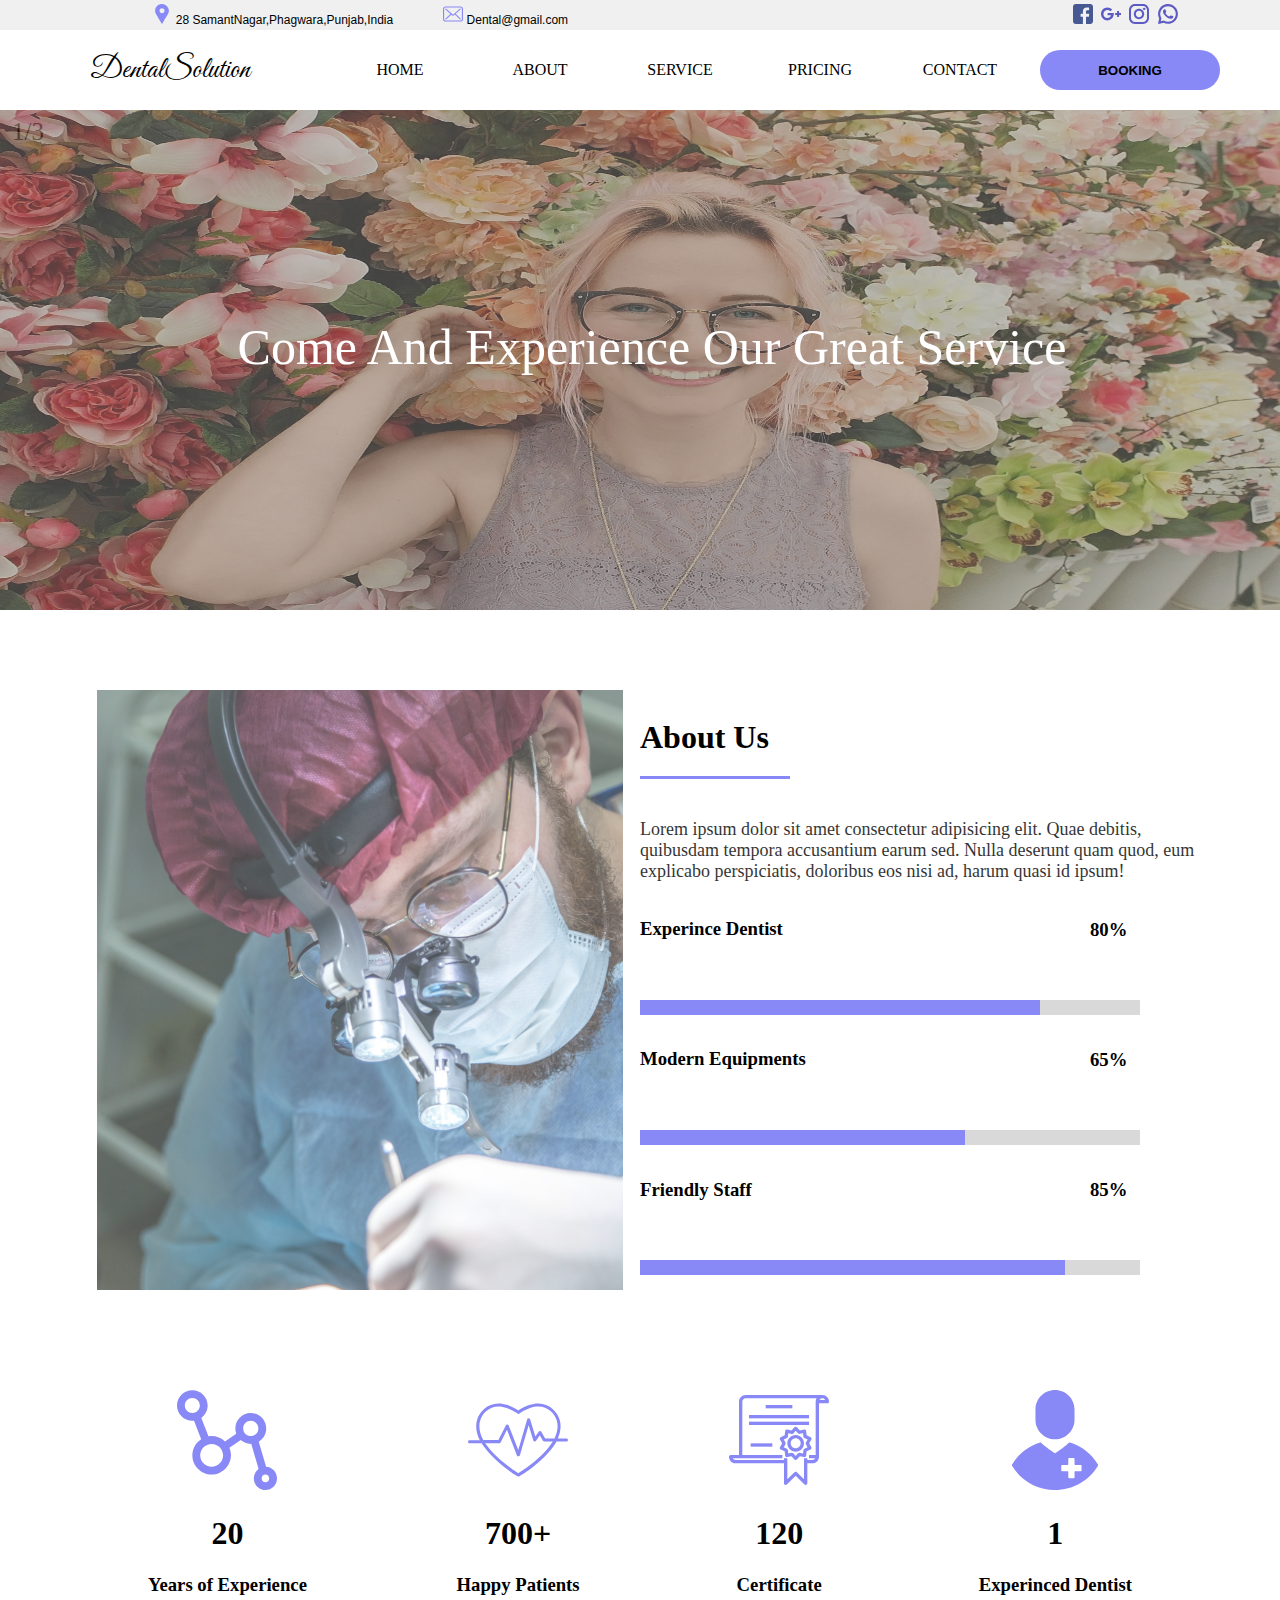
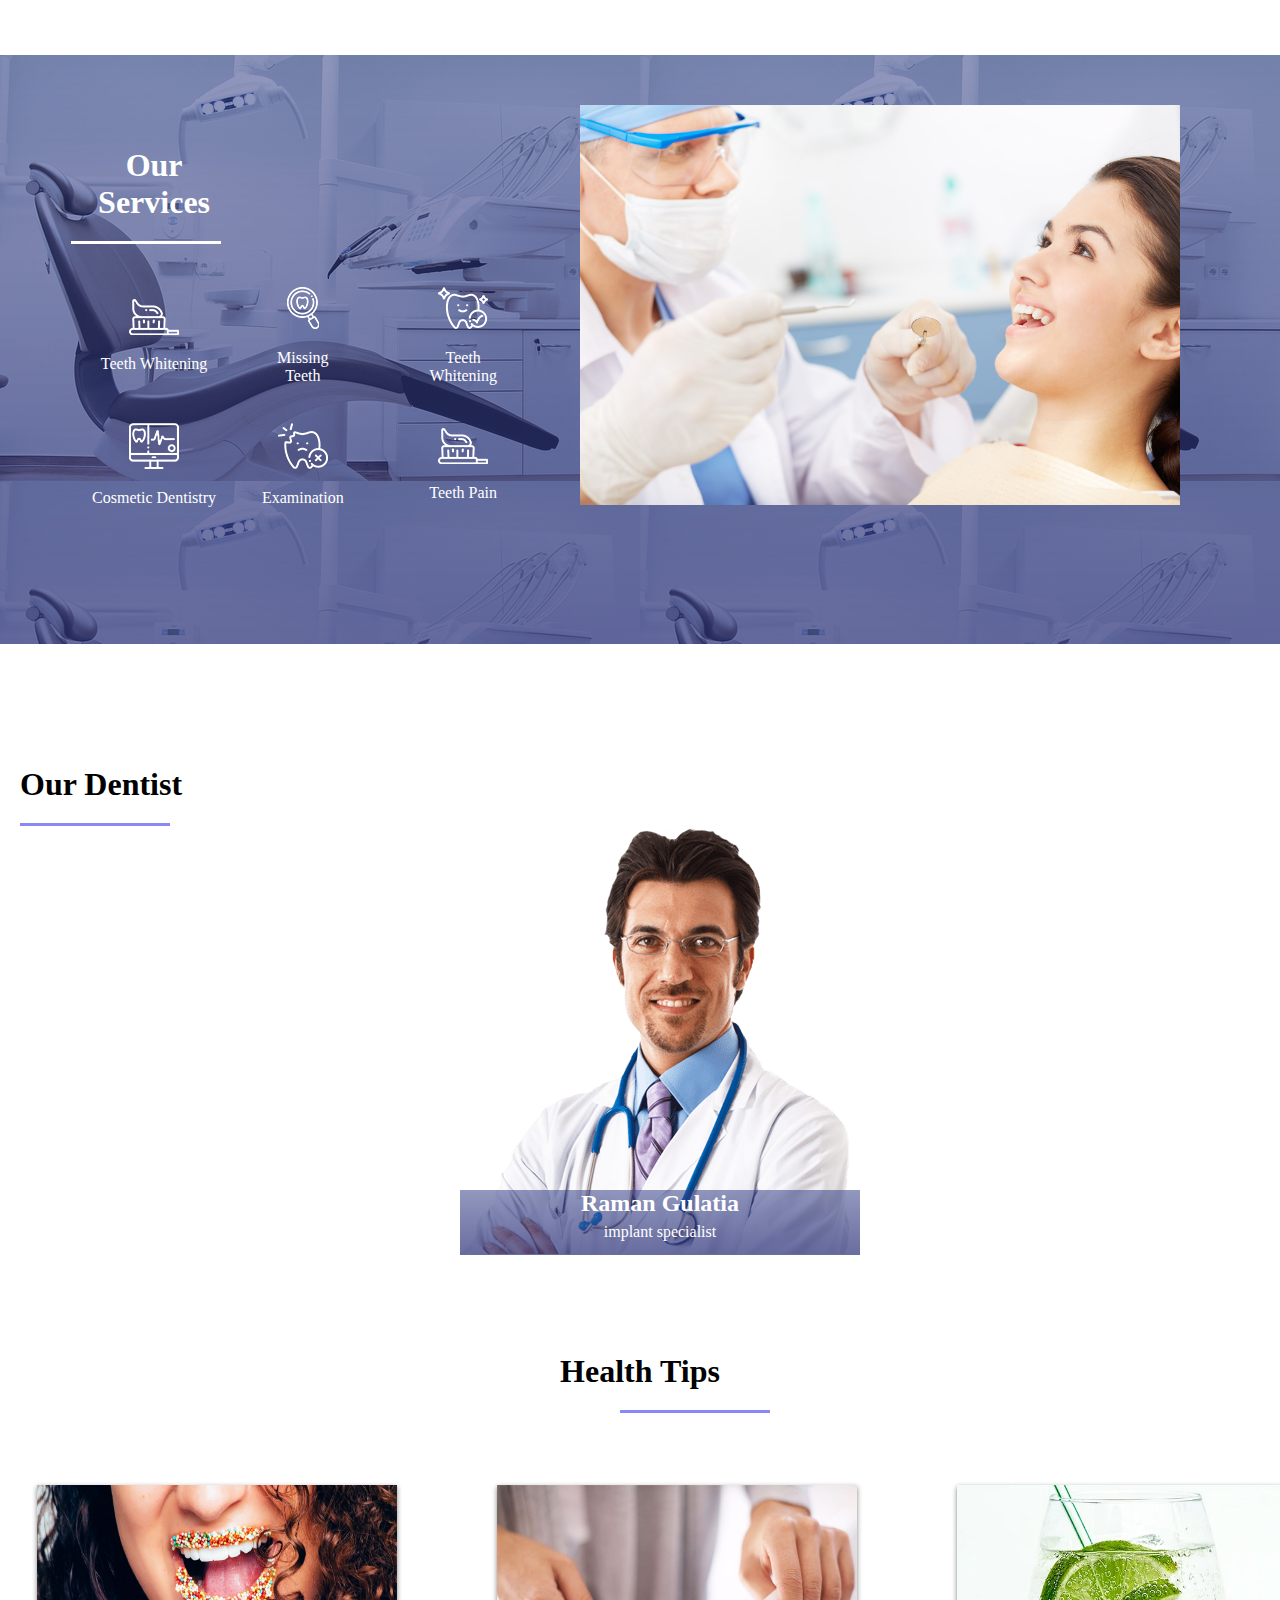
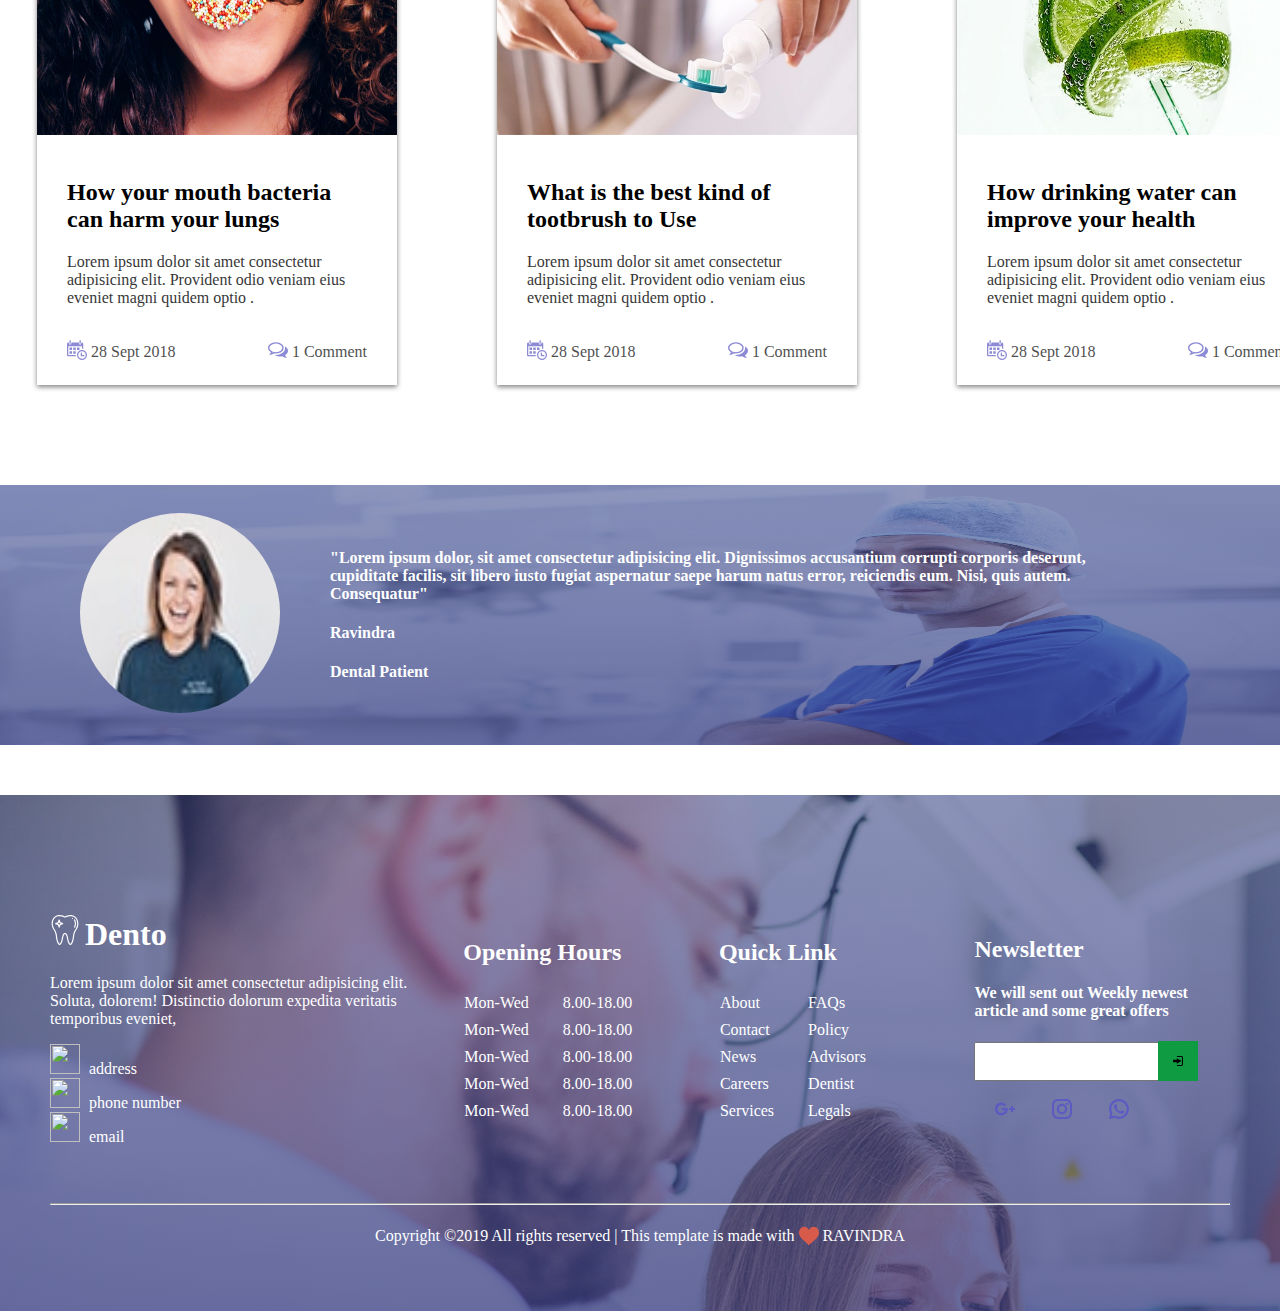
==== html/index.html @ c3a50a95 "p" ====
<!DOCTYPE html>
<html lang="en">
<head>
    <meta charset="UTF-8">
    <meta name="viewport" content="width=device-width, initial-scale=1.0">
    <meta http-equiv="X-UA-Compatible" content="ie=edge">
    <title>Document</title>
    <!-- links -->
    <link rel="stylesheet" href="../cssfiles/style.css">
    <link href="https://fonts.googleapis.com/css?family=Great+Vibes&display=swap" rel="stylesheet">
    <script src="../scripts/homepage.js"></script>
</head>
<body onload="showSlides()" onload="commentFun()">
    <div class="addressContainer">
        <div class="address"><a href="#"><img src="../images/location.svg" alt=""> 28 SamantNagar,Phagwara,Punjab,India</a></div>
        <div class="email"><a href="#"><img src="../images/newemail.svg" alt=""> Dental@gmail.com</a></div>
        <div class="socialMedia"><a href="#"><img src="../images/facebook.svg" alt="facebook"></a>
        <a href="#"><img src="../images/google-plus.svg" alt="google-plus"></a>
        <a href="#"><img src="../images/instagram.svg" alt="instagram"></a>
        <a href="#"><img src="../images/whatsapp.svg" alt="whatsapp"></a>
        </div>
    </div> 
    <div class="navbar">
        <div class="dentalSolution"> <a href="#">DentalSolution</a> </div>
        <div class="HOME"> <a href="#">HOME</a></div>
        <div class="ABOUT"><a href="about.html">ABOUT</a> </div>
        <div class="SERVICE"><a href="services.html">SERVICE</a> </div>
        <div class="PRICING"><a href="#">PRICING</a> </div>
        <div class="CONTACT"><a href="#">CONTACT</a></div>
        <div  class="BOOKING"><button onclick="location.href='#';"class="bookingButton">BOOKING </button></div>
    </div>
    <!-- ../images section -->
    <div class="slideshow" style="height: 500px;width:100%">
        <div class="mySlides fade">
            <div class="numbertext">1/3</div>
            <img src="../images/firstsmile.jpg" style="width:100%;height: 500px;" alt="">
            <div class="text">Come And Experience Our Great Service </div>
    
        </div>
        <div class="mySlides fade">
            <div class="numbertext">2/3</div>
            <img src="../images/secondsmile.jpg" style="width:100%;height: 500px;"alt="">
            <div class="text">We Provide You A Happy Smile!</div>
        </div>
        <div class="mySlides fade">
            <div class="numbertext">3/3</div>
            <img src="../images/thirdsmile.jpg" style="width:100%;height: 500px;" alt="">
            <div class="text">Visit Us for Your Full Dental Care</div>
        </div>
    </div>
    <!-- about us -->
    <div class="aboutUs">
        <div class="aboutUsImage"><img src="../images/aboutUsImage.jpg"  alt=""></div>
        <div class="aboutUsInfo">
            <h1 class="aboutUsHeading">About Us <div class="line"></div>

            </h1>
            <p style="font-size: 18px;">Lorem ipsum dolor sit amet consectetur adipisicing elit. Quae debitis, quibusdam tempora accusantium earum sed. Nulla deserunt quam quod, eum explicabo perspiciatis, doloribus eos nisi ad, harum quasi id ipsum!</p>
            <div>
                <h3>Experince Dentist</h3>
                <h3 class="percentage">80%</h3>
                <div class="slider"></div>
                <div class="overlay firstoverlay"></div>
            </div>
            <div>
                <h3>Modern Equipments</h3>
                <h3 class="percentage">65%</h3>
                <div class="slider"></div>
                <div class="overlay secondoverlay"></div>
            </div>
            <div>
                <h3>Friendly Staff</h3>
                <h3 class="percentage">85%</h3>
                <div class="slider "></div>
                <div class="overlay thirdoverlay"></div>
            </div>
        </div>
    </div>
    <div class="iconrepresent">
       <div>
           <img src="../images/experience.svg" alt="">
           <h1>20</h1>
           <h3>Years of Experience</h3>
       </div>
       <div>
           <img src="../images/patients.svg" alt="">
           <h1>700+</h1>
           <h3>Happy Patients</h3>
       </div>
       <div>
           <img src="../images/certificate.svg" alt="">
           <h1>120</h1>
           <h3>Certificate</h3>
       </div>
       <div>
           <img src="../images/doctor.svg" alt="">
           <h1>1</h1>
           <h3>Experinced Dentist</h3>
       </div>
    </div>
    <!-- <div class="ourServicesContainer">
        <div class="overlaycontainer">
            <div class="ourServicesInfo">
                <h1>Our Services</h1>
                <div class="newline"></div>
                <div class="ServicesSvgImages">
                    <div><img src="../images/s6.png" alt="" >
                        <p>Teeth Whitening</p>   
                    </div>
                    <div><img src="../images/s7.png" alt="">
                        <p>  Missing Teeth</p>
                    </div>
                    <div><img src="../images/s8.png" alt="">
                        <p> Orthodentics</p>
                    </div>
                        
                        
                        
                        
                </div>
                <div class="ServicesSvgImages">
                    <div> <img src="../images/s9.png" alt="">
                        <p> Cosmetic Dentistry</p>
                   
                    </div>
                    <div> <img src="../images/s10.png" alt="">
                        <p> Examination</p>
                   
                    </div>
                    <div> <img src="../images/s6.png" alt="">
                        <p>Tooth Pain</p>
                    
                    </div>
                       
                       
                       
                </div>
               
            </div>
            <div class="ourServicesImage">
                <img src="../images/12.jpg" alt="">
            </div>
        </div>
        
    </div> -->
    <div class="servicesContainer">
        <div class="description">
            <table cellspacing="20px" style="height: 400px;padding: 50px;">
                <tr class="ourServicesHeading">
                    <td><h1>Our Services <div class="line line-1"></div></h1></td>
                </tr>
                <tr>
                    <td>
                    
                        <img src="../images/s6.png" alt="">
                        <p>Teeth Whitening</p>
                    </td>
                    <td style="margin-top: 50px;" >
                        <img src="../images/s7.png" alt="">
                        <p>Missing Teeth</p>
                    </td>
                    <td class="last1">
                        <img src="../images/s8.png" alt="">
                        <p>Teeth Whitening</p>
                    </td>
                </tr>
                <tr style="padding-top: 500px;">
                    <td>
                        <img src="../images/s9.png" alt="">
                        <p>Cosmetic Dentistry</p>
                    </td>
                    <td>
                        <img src="../images/s10.png" alt="" >
                        <p>Examination</p>
                    </td>
                    <td class="last1">
                        <img src="../images/s6.png" alt="">
                        <p>Teeth Pain</p>
                    </td>
                </tr>
            </table>
        </div>
        <div class="serviceImage">
            <img src="../images/1.jpg" alt="">
        </div>
    </div>
    <div class="ourDentist" align="center">
        <h1>Our Dentist
            <div align="center" class="line"></div>
        </h1>
        <div><img src="../images/9.png" alt="Doc image">
        <div class="smallOverlay">
            <h2>Raman Gulatia</h2>
            <p> implant specialist</p>
        </div>
        </div>
    </div>
    <div class="healthTips">
        <center>
                <div > <h1>Health Tips
                        <div class="line line4"></div>
                    </h1></div>
        </center>
        
       <div class="tipsSection">
           <div class="tips">
                <!-- tipTempalte -->
                <div class="tipsExample">
                    <div class="tipImage"><img  src="../images/24.jpg" alt=""></div>
                    <div class="tipDescipt">
                        <h2>How your mouth bacteria can harm your lungs</h2>
                        <p>Lorem ipsum dolor sit amet consectetur adipisicing elit. Provident odio veniam eius eveniet magni quidem optio .</p>
                    <div class="dataAndComment">
                        <div class="tipDate"> <img src="../images/time.svg" alt=""> 28 Sept 2018</div>
                        <div class="tipComment"><img src="../images/comments.svg" alt=""> 1 Comment</div>
                    </div>   
                    </div>
                 </div>
    <!-- tipTemplate end -->
           </div>

           <div class="tips">
            <!-- tipTempalte -->
                <div class="tipsExample">
                    <div class="tipImage"><img  src="../images/5.jpg" alt=""></div>
                    <div class="tipDescipt">
                        <h2>What is the best kind of tootbrush to Use</h2>
                        <p>Lorem ipsum dolor sit amet consectetur adipisicing elit. Provident odio veniam eius eveniet magni quidem optio .</p>
                    <div class="dataAndComment">
                        <div class="tipDate"> <img src="../images/time.svg" alt=""> 28 Sept 2018</div>
                        <div class="tipComment"><img src="../images/comments.svg" alt=""> 1 Comment</div>
                    </div>   
                    </div>
                </div>
    <!-- tipTemplate end -->
            </div>

            <div class="tips">
                <!-- tipTempalte -->
                    <div class="tipsExample">
                        <div class="tipImage"><img  src="../images/6.jpg" alt=""></div>
                        <div class="tipDescipt">
                            <h2>How drinking water can improve your health</h2>
                            <p>Lorem ipsum dolor sit amet consectetur adipisicing elit. Provident odio veniam eius eveniet magni quidem optio .</p>
                        <div class="dataAndComment">
                            <div class="tipDate"> <img src="../images/time.svg" alt=""> 28 Sept 2018</div>
                            <div class="tipComment"><img src="../images/comments.svg" alt=""> 1 Comment</div>
                        </div>   
                        </div>
                    </div>
        <!-- tipTemplate end -->
                </div>

        </div>
        
        <div class="commentSection">
            <div ><img id="commentImage" src="../images/21.jpg" alt=""></div>
            <div class="commentDescription">
                <h4 id="comment">"Lorem ipsum dolor, sit amet consectetur adipisicing elit. Dignissimos accusantium corrupti corporis deserunt, cupiditate facilis, sit libero iusto fugiat aspernatur saepe harum natus error, reiciendis eum. Nisi, quis autem. Consequatur" </h4>
                <h4 id="commenterName">Ravindra </h4>
                <h4 id="commenterRelation"> Dental Patient</h4>
            </div>
        </div>
































        <!-- footer snippet -->
        <div class="footer">
           <div class="footerUpperPart">
                <div class="footer1">
                    <h1><img src="../images/logo.svg" alt="">Dento</h1>
                    <p>Lorem ipsum dolor sit amet consectetur adipisicing elit. Soluta, dolorem! Distinctio dolorum expedita veritatis temporibus eveniet, </p>
                    <div><img src="" alt=""> address</div>
                    <div><img src="" alt=""> phone number</div>
                    <div><img src="" alt=""> email</div>
                    
                </div>
                <div class="footer2">
                    <h2>Opening Hours</h2>
                    <table >
                        <tr>
                            <td>Mon-Wed</td>
                            <td>        </td>
                            <td>8.00-18.00</td>
                        </tr>
                        <tr>
                            <td>Mon-Wed</td>
                            <td></td>
                            <td>8.00-18.00</td>
                        </tr>
                        <tr>
                            <td>Mon-Wed</td>
                            <td></td>
                            <td>8.00-18.00</td>
                        </tr>
                        <tr>
                            <td>Mon-Wed</td>
                            <td></td>
                            <td>8.00-18.00</td>
                        </tr>
                        <tr>
                            <td>Mon-Wed</td>
                            <td></td>
                            <td>8.00-18.00</td>
                        </tr>
                    </table>
                </div>

                <!-- second table -->
                <div class="footer3">
                        <h2>Quick Link</h2>
                        <table style="color: white">
                            <tr>
                                <td><a href="#">About</a></td>
                                <td><a href="#"></a></td>
                                <td><a href="#">FAQs</a></td>
                            </tr>
                            <tr>
                                <td><a href="#">Contact</a></td>
                                <td><a href="#"></a></td>
                                <td><a href="#">Policy</a></td>
                            </tr>
                            <tr>
                                <td><a href="#">News</a></td>
                                <td><a href="#"></a></td>
                                <td><a href="#">Advisors</a></td>
                            </tr>
                            <tr>
                                <td><a href="#">Careers</a></td>
                                <td><a href="#"></a></td>
                                <td><a href="#">Dentist</a></td>
                            </tr>
                            <tr>
                                <td><a href="#">Services</a> </td>
                                <td></td>
                                <td><a href="#"> Legals</a></td>
                            </tr>
                        </table>
                </div>
                <div class="footer4">
                    <h2>Newsletter</h2>
                    <h4>We will sent out Weekly newest article and some great offers</h4>
                    <div class="inputBox">
                        <input type="email" name="Email Address" id="emailAddress">
                        <span><button><img src="../images/enter.svg" alt=""></button></span>
                    </div>
                    <table class="linkIcon">
                    <tr>
                        
                            <td><a href="#"><img src="../images/google-plus.svg" alt=""></a></td>
                            <td><a href="#"><img src="../images/instagram.svg" alt=""></a></td>
                            <td><a href="#"><img src="../images/whatsapp.svg" alt=""></a></td>
                        
                    </tr>
                    </table>
                </div> 
           </div>
            <hr>
            <p class="lowerfooter">Copyright ©2019 All rights reserved | This template is made with <img class="heartImage" src="../images/heart.svg" alt="heart"> RAVINDRA</p>
        </div>   
</body>
</html>
---- cssfiles/style.css ----
@import url('https://fonts.googleapis.com/css?family=Manjari:100&display=swap');
:root
{
    --primarycolor:rgb(136, 136, 246);
    --linkcolor:rgb(62, 235, 31);
    --bg-color: #D8D8D8;
    --blend1:rgba(45, 58, 129, 0.52);
    --blend2:rgba(49, 55, 124, 0.73);
    --projectGreen:rgb(15, 155, 66);
}
body{
    margin: 0%;
    overflow-x: hidden;
}
.navbar
{
    display: flex;
    height: 80px;
    align-items: center;   
}
.navbar div
{
    justify-content: center;
    padding-left: 20px;
    text-align: center;
}
.navbar>.dentalSolution
{
    text-align: center;
}
.navbar>.BOOKING
{
    text-align: left;
}
.BOOKING
{
    flex: 2; 
}

.ABOUT,.HOME,.SERVICE,.PRICING,.CONTACT
{
    flex: 1;
    font-family: 'Merriweather', serif;
    transition: all .5s ease 0s;
}
button
{
    transition: all .5s ease-in 0s;
}
button:hover
{
    height: 45px;
    width:185px;
    font-size: 16px;
    background-color:rgb(47, 108, 158);
}
.ABOUT a:hover,.HOME a:hover,.SERVICE a:hover,.PRICING a:hover,.CONTACT a:hover{
    color: rgb(62, 235, 31);
    font-size:18px;
}
.dentalSolution
{
    font-family: 'Great Vibes', cursive;
    flex:2.5;
    font-size: 30px;

}
a
{
    color: black;
    text-decoration: none;
}
.bookingButton
{
    height: 40px;
    width:180px; 
    border-radius: 20px;
    background-color: var(--primarycolor);
    border: none;
    cursor: pointer;
    color:black;
    font-weight: bold;
}
/*address container*/
.addressContainer
{
    background-color: #f0f0f0;
    display:flex;
    align-items: center;
    justify-content: flex-start;
    padding:0px 8%;
    height: 30px;
    font-family: sans-serif;
    font-size:12px;
    font-weight: 200;
}
/* .addressContainer div
{
    border: 1px solid black;
    margin-left: 30px;
} */
/* .addressContainer div
{
    margin-left: 40px;
} */
.socialMedia
{
    margin-left: auto;
    letter-spacing: 5px;
}
.address,.email
{
    margin-left:50px;
    font-weight:200;
}
.addressContainer img {
    height: 20px;
    width: 20px;
}
.addressContainer a:hover
{
    color:#0c7432; 
}
.mainImage
{
    margin:0px;
    padding:0px;
    width:100%;
    height: 500px;
    border:1px solid black;
}
.slideshow
{
    position: relative;
    margin:auto;
    background-image: 
    linear-gradient(
      rgba(0, 0, 0, 0.5),
      rgba(0, 0, 0, 0.5)
    );
    font-family: serif;
}
.text
{
    position: absolute;
    color:white;
    font-size:50px;
    font-weight: 500;
    padding:8px 12px;
    width: 100%;
    top:200px;
    text-align: center;
    /* transition: font-size 1s linear 0s; */
    -webkit-animation-name: change;
    /* animation-name: change; */
    animation-duration: 4s;
    animation-delay: -.5s;
    animation-iteration-count: infinite;

}
@keyframes change
{
    0%{
        letter-spacing: 10px;
    }
    100%
    {
        letter-spacing: 3px;
    }
}
.slideshow img{
    opacity: .5;
}

/* image text */

.numbertext
{
    columns: #f2f2f2;
    font-size: 25px;
    padding:8px 12px;
    position:absolute;
    top:0;
}
.fade {
    -webkit-animation-name: fade;
    -webkit-animation-duration: 1.5s;
    animation-name: fade;
    animation-duration: 1.5s;
  }

  @-webkit-keyframes fade {
    from {opacity: .4} 
    to {opacity: 1}
  }
  @keyframes fade {
    from {opacity: .4} 
    to {opacity: 1}
  }
/* On smaller screens, decrease text size */
@media only screen and (max-width: 300px) {
    .text {font-size: 11px}
  }


.aboutUs
{
    height: 600px;
    display: flex;
    text-align: center;
    margin:80px;
}

.aboutUsImage
{
    flex:1;
    
}
.aboutUs img
{
    height: 600px;
    opacity: .7;
    background-blend-mode: lighten 
    /* transform: scaleX(1.1); */
}
.aboutUsInfo
{
    flex:1;
    display: flex;
    flex-direction: column;
    text-align: left;
    margin-top: auto;
}
.aboutUsInfo div
{
    flex:1;
}
.aboutUsHeading h1
{
       padding-bottom: 10px;
}
.line
{
    margin-top:20px;
    /* padding-top: 5px; */
    margin-right:auto;
    height: 3px;
    /* width: 150px; */
    width: 150px;
    background-color: rgb(136, 136, 246);
    border: none;
    box-direction: none;
    animation: size-change 3s 0s;
    animation-iteration-count: 2;
    animation-timing-function: ease-in;
}
@keyframes size-change
{
    0%
    {
        width: 60px;
    }
    100%
    {
        width:150px;
    }
}
.aboutUsInfo p{
    opacity: .8;
}
.aboutUsInfo  
.slider
{
    
    height: 15px;
    width:500px;
    background-color:grey;
    opacity: .3;
}
.overlay
{
    position: relative;
    height: 15px;
    top:-15px;
    background-color: var(--primarycolor);
}
.firstoverlay
{
    width:calc((80/100)*500px);
}
.secondoverlay
{
    width:calc(.65*500px);
    background-color: var(--primarycolor);
    transition:background-color 2s ease-in-out 0s; 
}
.thirdoverlay
{
    width:calc(.85*500px);
}
.percentage
{
    position: relative;
    top:-40px;
    left:450px;
}
.aboutUsInfo h3:hover
{
    color:var(--primarycolor);
}
.iconrepresent
{
    display:flex;
    margin-top:20px;
    margin-bottom:20px;
    margin-left:10%;
    margin-right:10%;
    padding:20px;
    align-items: center;
    justify-content: space-between;
    text-align: center;
}
.iconrepresent img
{
    height: 100px;
    width: 100px;
    
}
svg{
    fill: var(--primarycolor);

}
/* 
 .ourServicesContainer
{
    margin-top:3%;
    margin-bottom: 3%;
    width: 100%;
    border:1px solid black;
    height: 500px;
    background-image: 
    linear-gradient(
      rgba(141, 138, 138, 0.5),
      rgba(148, 146, 146, 0.5)
    ), url('../images/ourServicesBackground.jpg');
  
    background-repeat: no-repeat;
    background-size: 100% 100% ;

  
}
.overlaycontainer
{
   
    width: 100%;
    height: 100%;
    display: flex;
    align-items: center;
    justify-content: space-between;
    text-align: center
  
}
.ourServicesInfo
{
    flex:1
}
.ourServicesImage
{
    flex:1;
    text-align: center;
}
.overlaycontainer div{
    border: 1px solid green;
}
.ourServicesImage img
{
    height:100%;
    width:90%;
    margin-right: 20px;
    background-color: black;
}

.ourServicesInfo h1
{
    position: relative;
    float:left;
    margin-left: 80px;
    bottom:150px;
    color: white;
}
.newline
{
    position: relative;
    height:4px;
    width: 100px;
    color:white;
    bottom: 90px;
    border:none;
    margin-left: 80px;  
    background-color: rgb(136, 136, 246);
}
.ServicesSvgImages
{
    display: flex;
    
    justify-content: space-between
}
.ServicesSvgImages img
{
    
    margin-left:-200px;
}  */ 

.servicesContainer
{
    background-image:
        linear-gradient(to bottom, rgba(45, 58, 129, 0.52), rgba(49, 55, 124, 0.73)),url('../images/ourServicesBackground.jpg');
    background-color: rgba(25, 78, 107, 0.5);
    display: flex;
    align-items: flex-start;
    align-content: space-between;
    padding-right:100px;
    /* padding-top: 50px; */
    padding-bottom: 50px;
    color:white;
    padding-left: -20px;


} .description table
{ 
    text-align: center;

}
table td:hover
{
    color:var(--primarycolor);
}
.serviceImage
{
    margin-left: auto;
}
.last1
{
    padding-left: 50px;
   
} 
.serviceImage img
{
    margin-top: 50px;
    height: 400px;
    widows: 400px;
}
.ourServicesHeading
{
    padding-bottom: 50px;
}
.line-1
{
    background-color:white;

}
.line-1:hover
{
    color:green ;
}
/* doctor image section */
.ourDentist
{
    margin-top: 100px;
    margin-bottom: 50px;
}
.ourDentist h1
{
   float: left;
   margin-left: 20px;
}
.ourDentist img{
    position: relative;
    top:80px;
    left: -80px;
}
.smallOverlay
{
    position: relative;
    background-image: linear-gradient(var(--blend1),var(--blend2));
    height: 65px;
    width: 400px;
    left: 20px;
    text-align: center;
    color: white;
    top: 2px;
}
.smallOverlay h2
{
    margin-top: 10px;
    margin-bottom: -10px;
}
.healthTips
{
    margin-top: 100px;

}
.line4{
    position: relative;
    left:620px;
}
.tipsSection
{
    display: flex;
    align-items: center;
    justify-content: space-between;
    margin-left: -13px;
}
/* tipTemplate */
.tipsExample
{
    margin: 50px;
    height: 500px;
    width: 360px;
    background-color: white;
    box-shadow: 0px 2px 5px grey;
}
.tipsExample img{
    height: 250px;
    width: 360px;
}
.tipDescipt
{
    padding-top: 20px;
    padding-left: 30px;
    padding-right: 30px;
}
.tipDescipt p{
    opacity: .8;
}
.dataAndComment
{
    margin-top: 30px;
    display: flex;
    text-align:center;
    justify-content: space-between;
    opacity: .7;
}

.dataAndComment img{
    height: 20px;
    width: 20px;
    position: relative;
    top: 3px;
}
.dataAndComment div:hover
{
    opacity: 1;
}

/* tipTemplate */


/* footer */
.footer
{
    background-image: 
        linear-gradient(var(--blend1),var(--blend2)),url("../images/3.jpg");
    height: 350;
    width: auto;
    color: white;
    padding: 50px;
    /* display: flex;
    align-items: center;
    justify-content: space-between; */
}
.footerUpperPart
{
    display: flex;
    align-items: center;
    justify-content: space-between;
    height: 350px;
}
.inputBox img
{
    height: 10px;
    width: 10px;

}

 
.linkIcon img
{
    height: 20px;
    width: 20px;
    padding-left: 20px;
}
.footer1
{
    flex:1.5;
    text-align: left;
    margin-right: 30px;
}
.footer2
{
    flex:1;
}
.footer3
{
    flex:1;
}
.footer4
{
    flex:1;
    position: relative;
    bottom:5px;
}
.footer4 input
{
    height: 33px;
}
.footer4 button
{   
    position: relative;
    right: 5px;
    background-color: rgb(15, 155, 66);
    border:none;
    height: 40px;
    width: 40px;
    cursor: pointer;
}
.linkIcon
{
    position: relative;
    top: 10px;

    /* padding-top: 20px; */
}
.heartImage
{
    height: 20px;
    width: 20px;
}
.footer3 a{
    color: white;
}
.lowerfooter
{
    text-align: center;
}
.footer3 a:hover
{
    color: green;
}
.lowerfooter img{
    position: relative;
    top: 5px;
}
.footer1 img{
    height: 30px;
    width: 30px;
    margin-right: 5px ;
}
.footer table{
  border-collapse: collapse;   
}
.footer td{
    padding-right: 1em;
    padding-top:.5em;
}
/* footer end */

/* CommentSection */
.commentSection
{
    color: white;
    display: flex;
    align-items: center;
    padding:80px;
    justify-content: space-between;
    margin-top: 50px;
    margin-bottom: 50px;
    height: 100px;
    width: auto;
    background-image: linear-gradient(var(--blend1),var(--blend2)),url("../images/7.jpg");
    background-size: 100% 120%;
    background-repeat: no-repeat; 
}
.commentSection div
{
    margin-right: 50px;
}
.commentSection img
{
    height: 200px;
    width:200px;
    border-radius: 50%;

}
.commentDescription
{
    
    text-align: left;
}
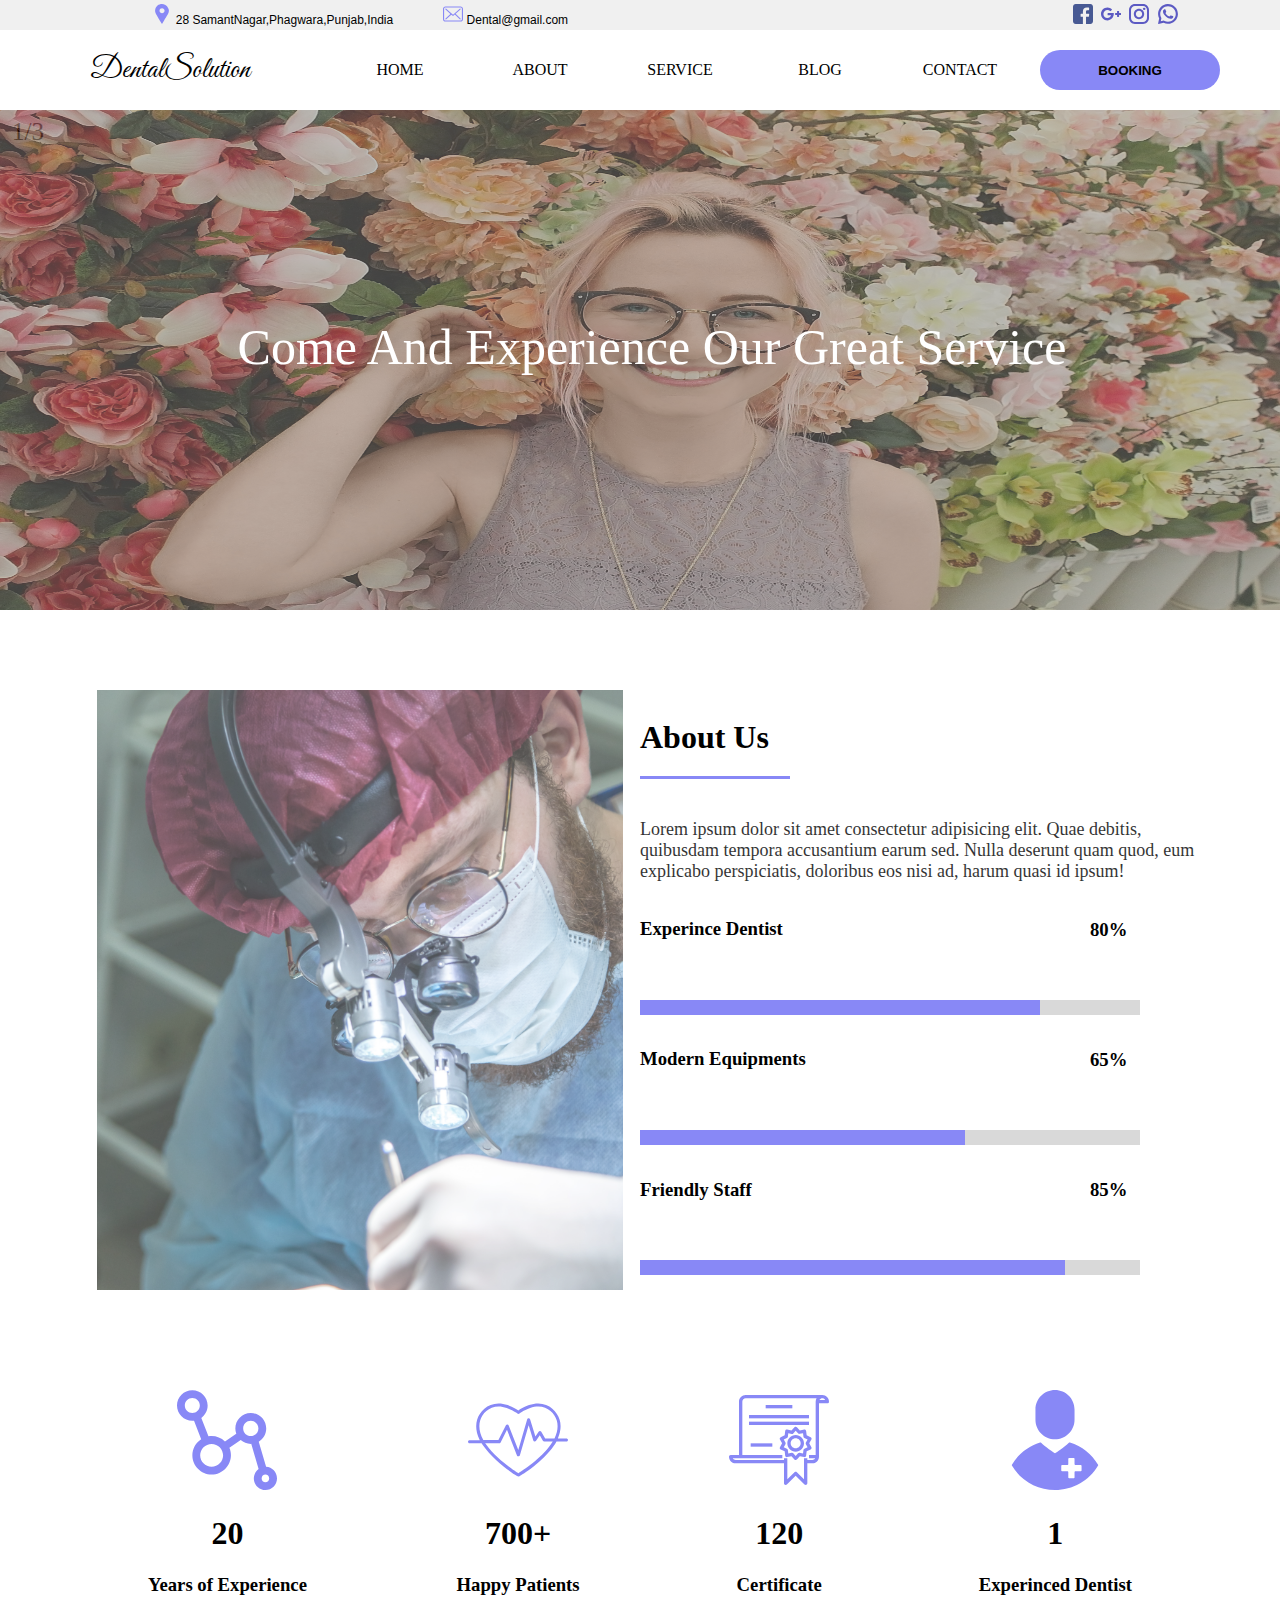
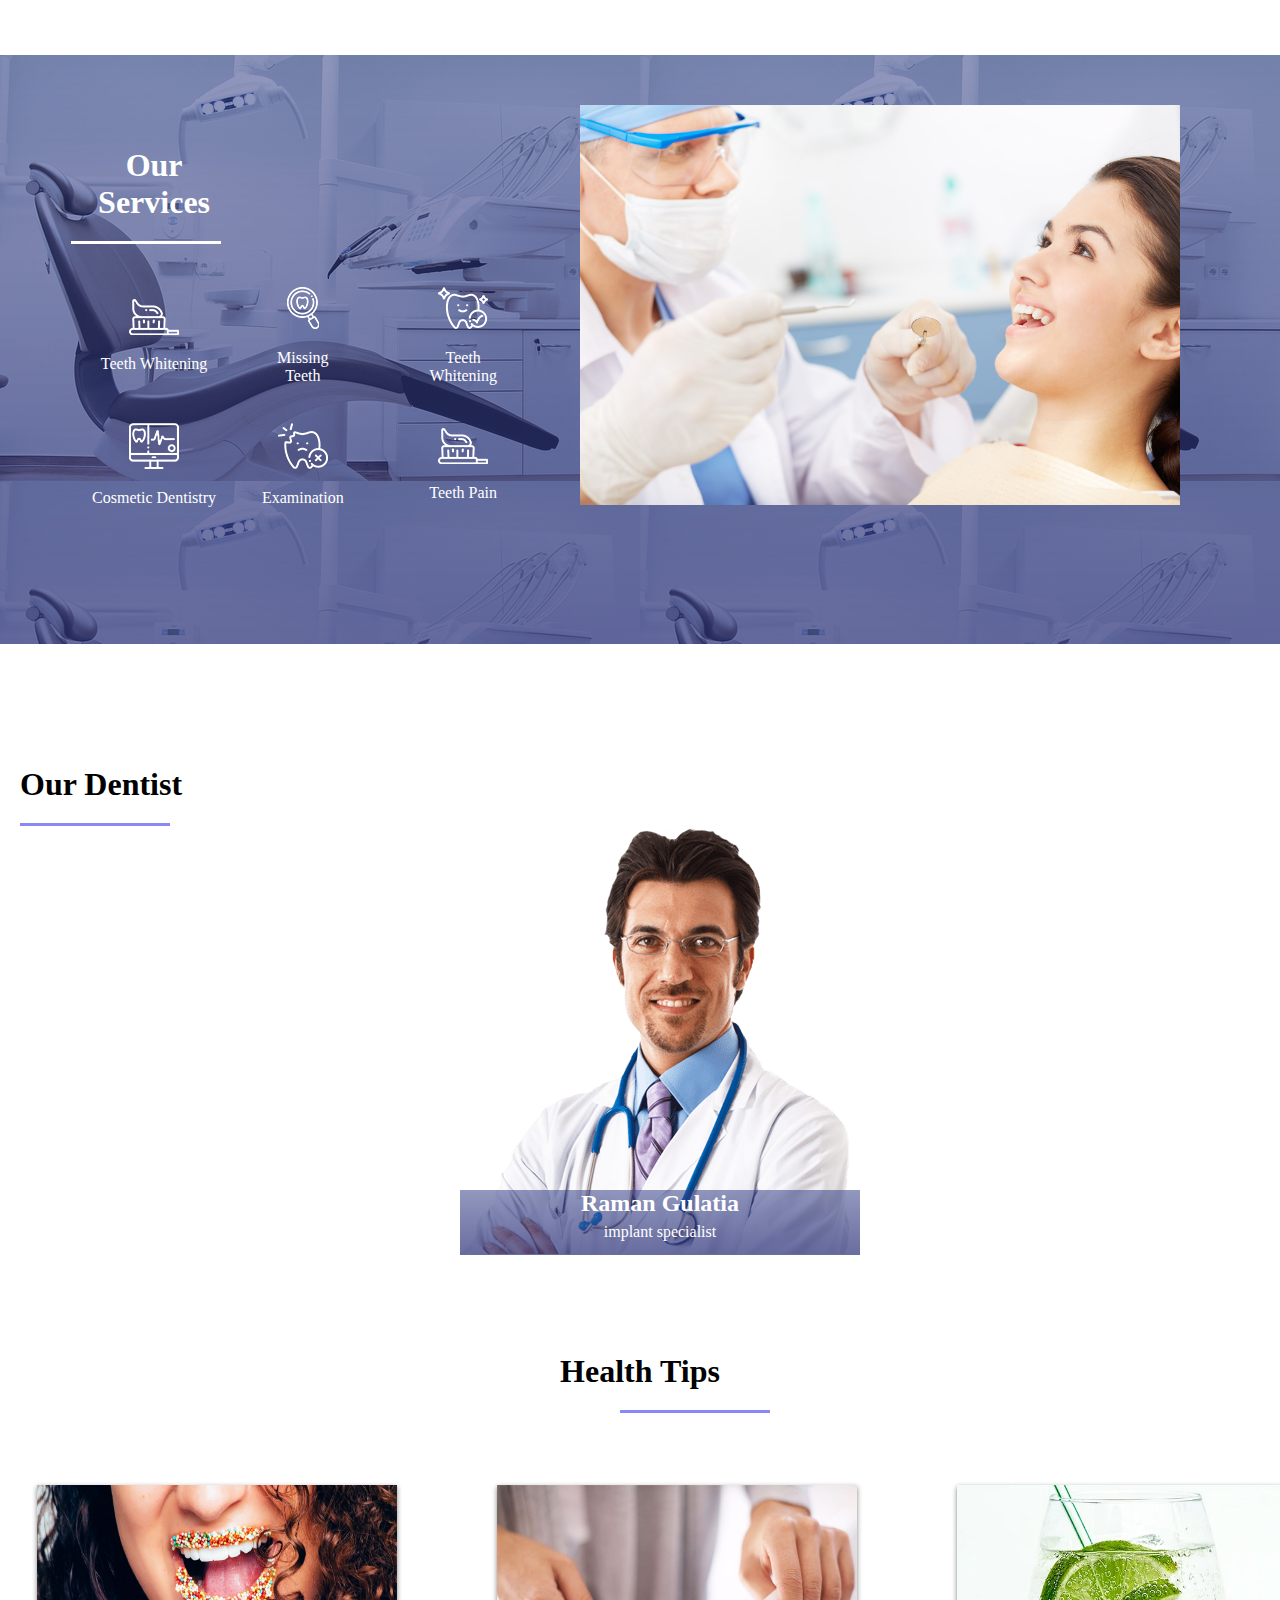
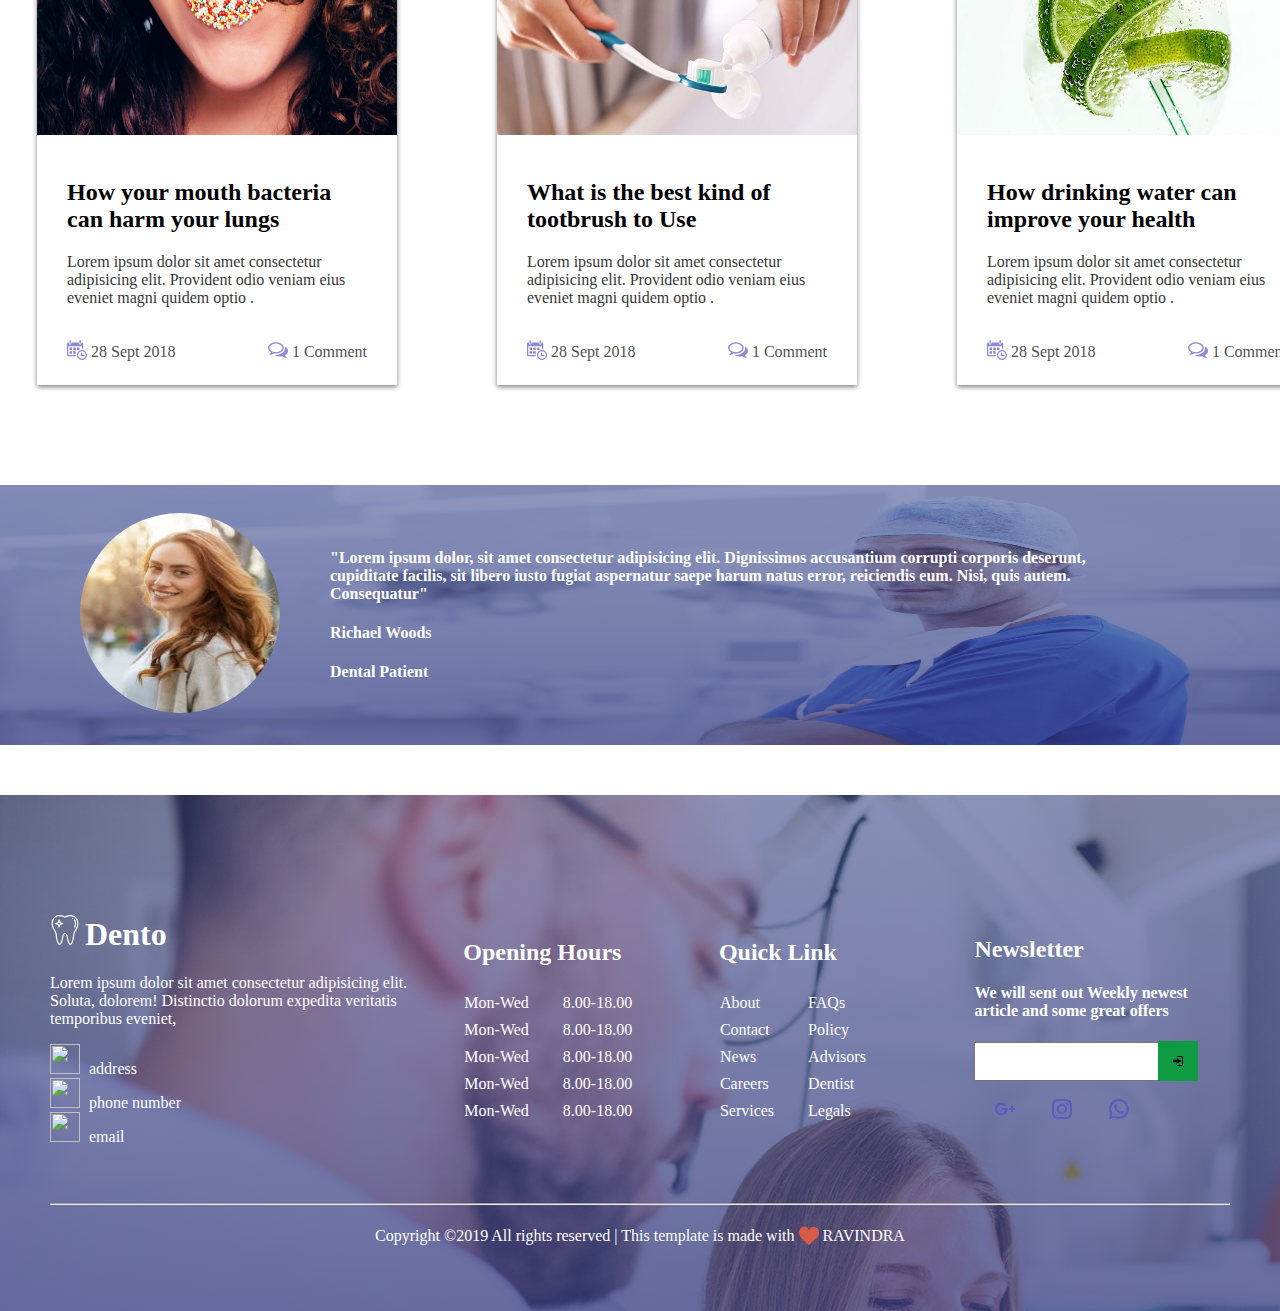
==== commit fab9fdec: "final work done" ====
--- a/html/index.html
+++ b/html/index.html
@@ -22,11 +22,11 @@
     </div> 
     <div class="navbar">
         <div class="dentalSolution"> <a href="#">DentalSolution</a> </div>
-        <div class="HOME"> <a href="#">HOME</a></div>
+        <div class="HOME"> <a href="/">HOME</a></div>
         <div class="ABOUT"><a href="about.html">ABOUT</a> </div>
         <div class="SERVICE"><a href="services.html">SERVICE</a> </div>
-        <div class="PRICING"><a href="#">PRICING</a> </div>
-        <div class="CONTACT"><a href="#">CONTACT</a></div>
+        <div class="PRICING"><a href="blog.html">BLOG</a> </div>
+        <div class="CONTACT"><a href="contact.html">CONTACT</a></div>
         <div  class="BOOKING"><button onclick="location.href='#';"class="bookingButton">BOOKING </button></div>
     </div>
     <!-- ../images section -->
@@ -98,51 +98,6 @@
            <h3>Experinced Dentist</h3>
        </div>
     </div>
-    <!-- <div class="ourServicesContainer">
-        <div class="overlaycontainer">
-            <div class="ourServicesInfo">
-                <h1>Our Services</h1>
-                <div class="newline"></div>
-                <div class="ServicesSvgImages">
-                    <div><img src="../images/s6.png" alt="" >
-                        <p>Teeth Whitening</p>   
-                    </div>
-                    <div><img src="../images/s7.png" alt="">
-                        <p>  Missing Teeth</p>
-                    </div>
-                    <div><img src="../images/s8.png" alt="">
-                        <p> Orthodentics</p>
-                    </div>
-                        
-                        
-                        
-                        
-                </div>
-                <div class="ServicesSvgImages">
-                    <div> <img src="../images/s9.png" alt="">
-                        <p> Cosmetic Dentistry</p>
-                   
-                    </div>
-                    <div> <img src="../images/s10.png" alt="">
-                        <p> Examination</p>
-                   
-                    </div>
-                    <div> <img src="../images/s6.png" alt="">
-                        <p>Tooth Pain</p>
-                    
-                    </div>
-                       
-                       
-                       
-                </div>
-               
-            </div>
-            <div class="ourServicesImage">
-                <img src="../images/12.jpg" alt="">
-            </div>
-        </div>
-        
-    </div> -->
     <div class="servicesContainer">
         <div class="description">
             <table cellspacing="20px" style="height: 400px;padding: 50px;">
@@ -254,33 +209,13 @@
         </div>
         
         <div class="commentSection">
-            <div ><img id="commentImage" src="../images/21.jpg" alt=""></div>
+            <div ><img id="commentImage" src="../images/h2.jpg" alt=""></div>
             <div class="commentDescription">
                 <h4 id="comment">"Lorem ipsum dolor, sit amet consectetur adipisicing elit. Dignissimos accusantium corrupti corporis deserunt, cupiditate facilis, sit libero iusto fugiat aspernatur saepe harum natus error, reiciendis eum. Nisi, quis autem. Consequatur" </h4>
-                <h4 id="commenterName">Ravindra </h4>
+                <h4 id="commenterName">Richael Woods</h4>
                 <h4 id="commenterRelation"> Dental Patient</h4>
             </div>
         </div>
-
-
-
-
-
-
-
-
-
-
-
-
-
-
-
-
-
-
-
-
 
 
 
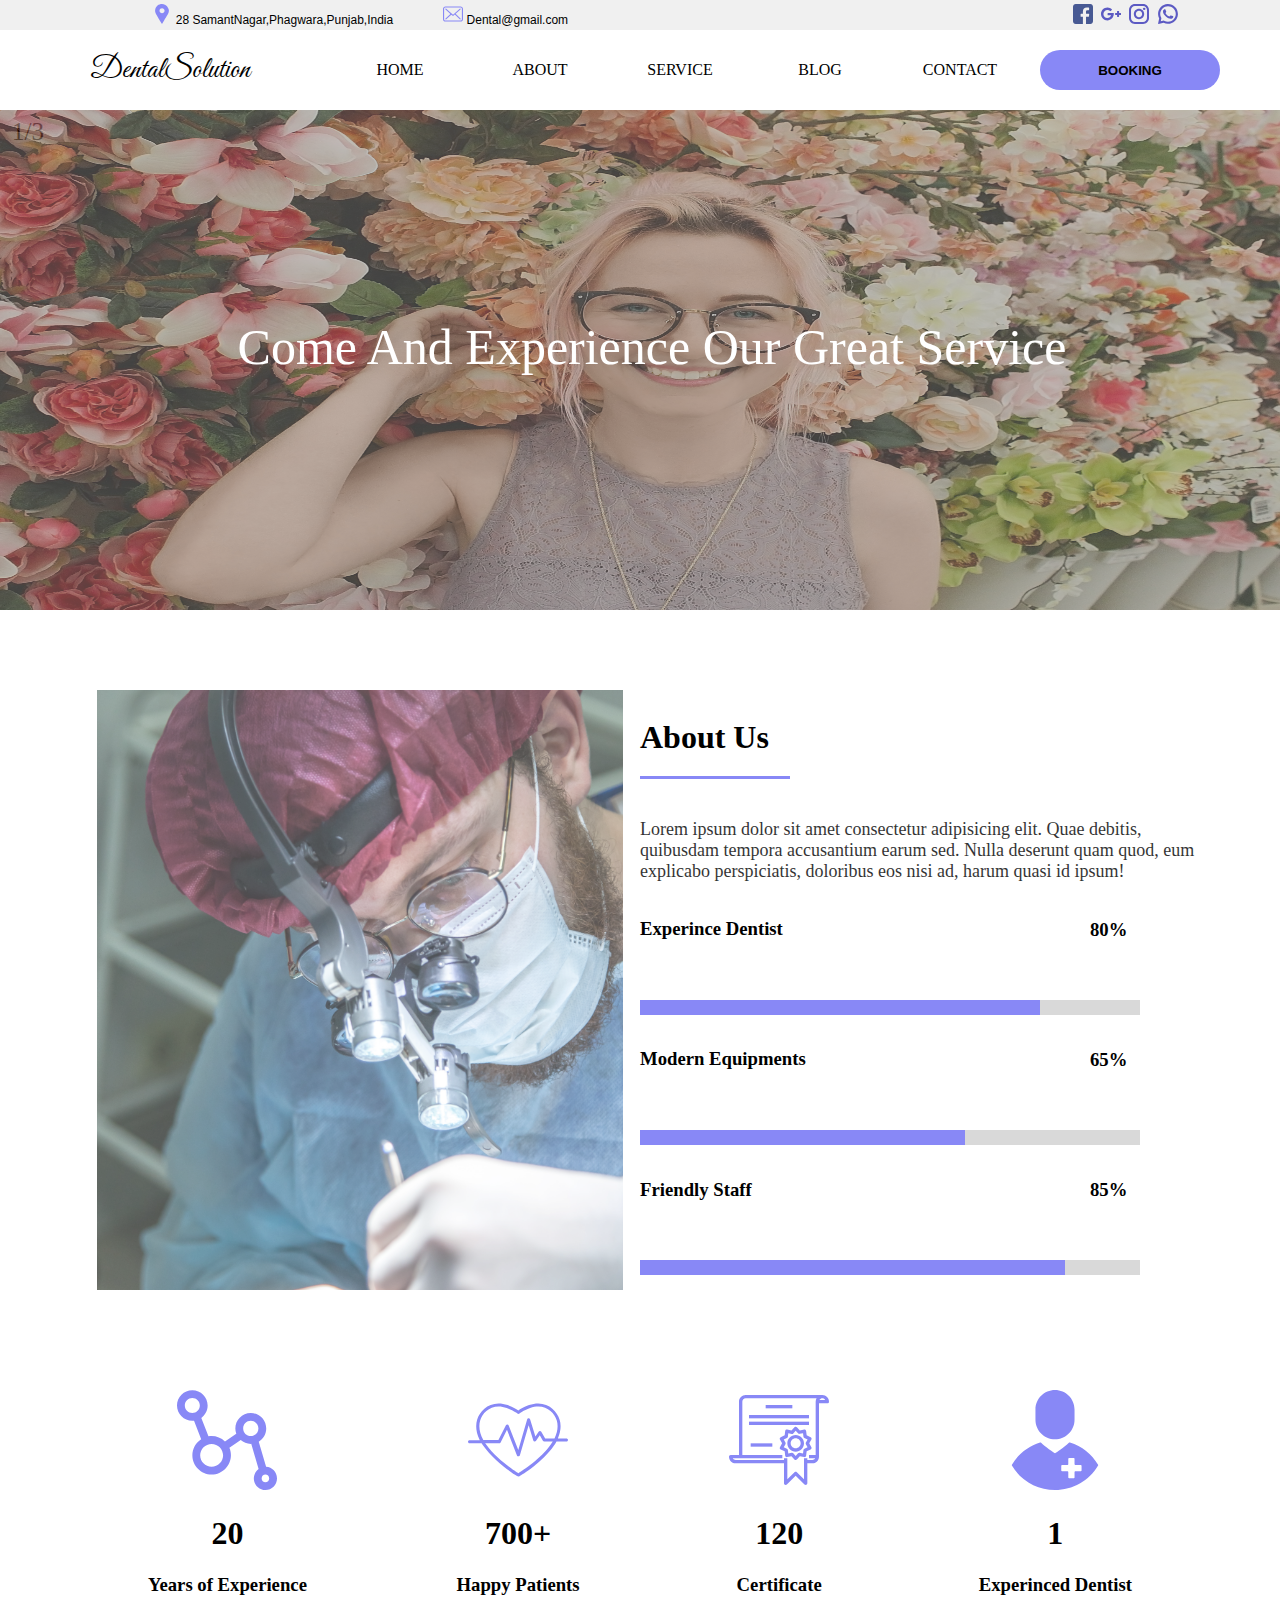
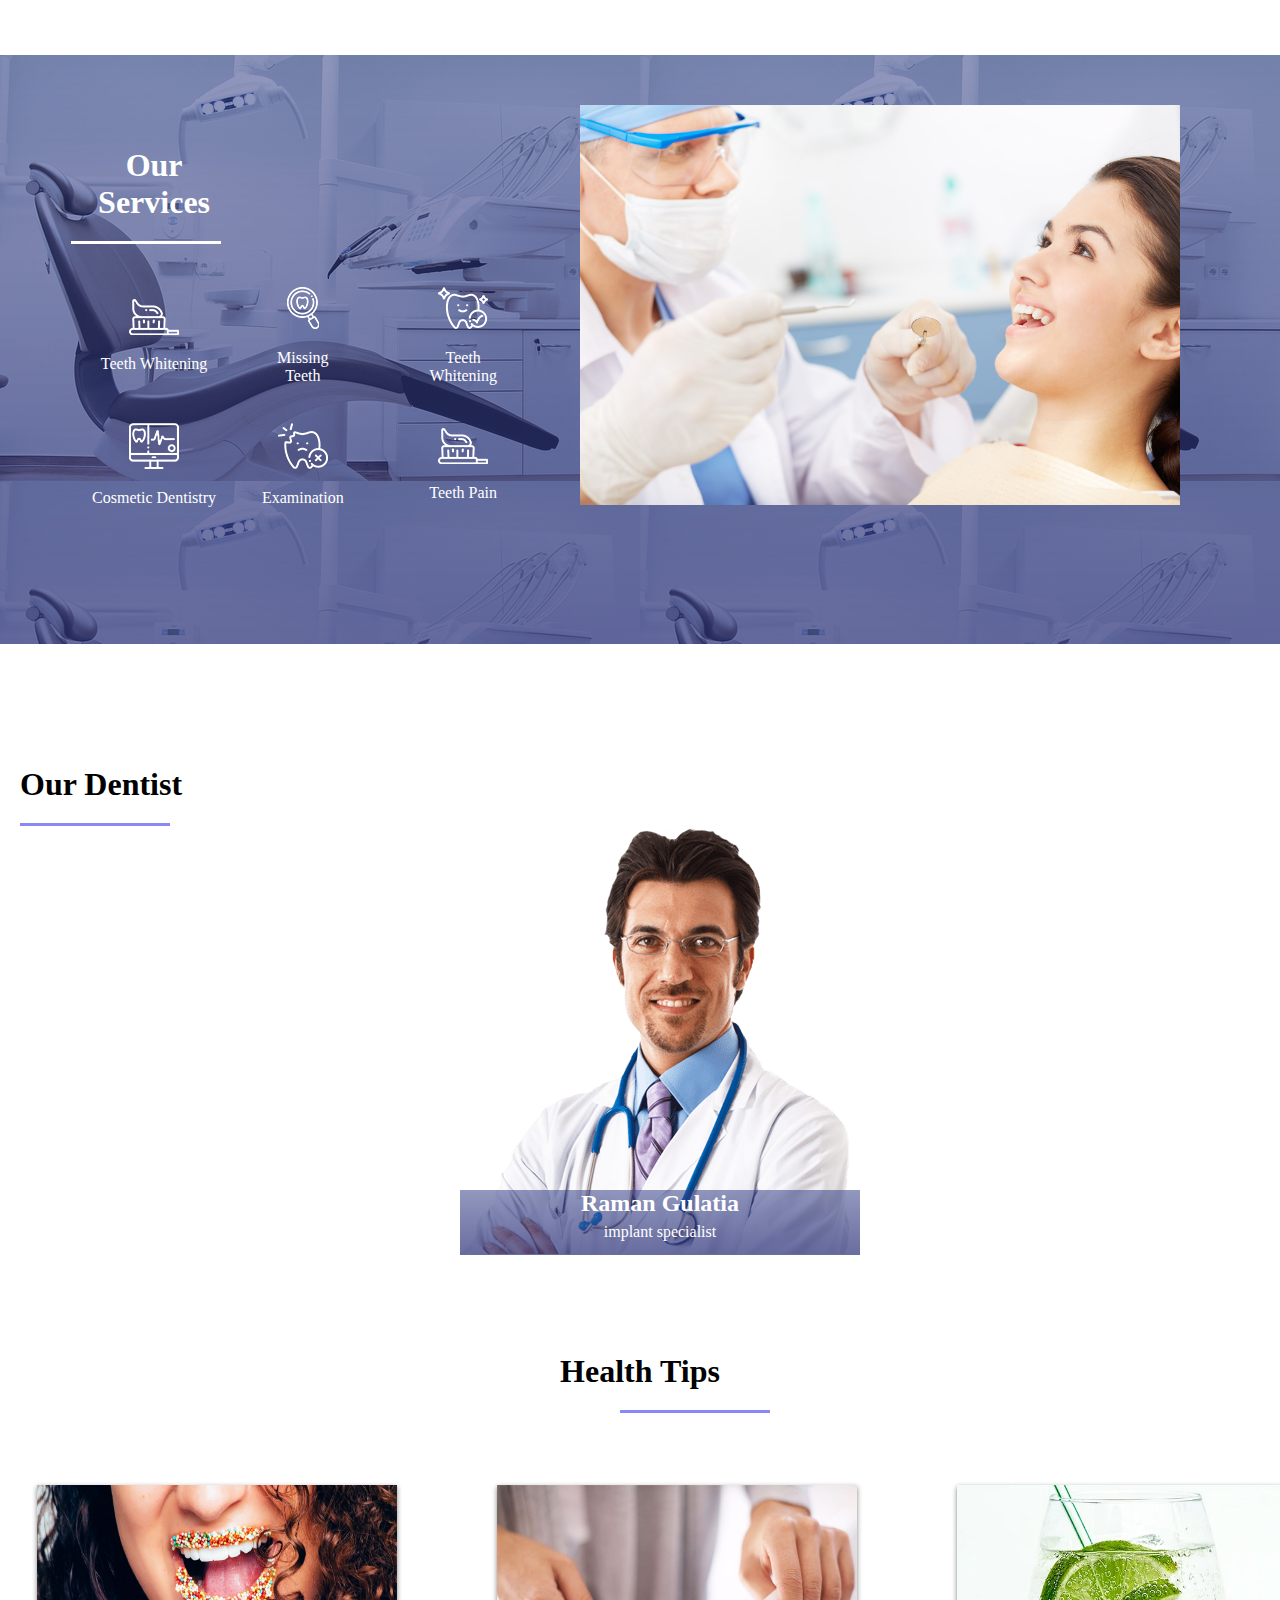
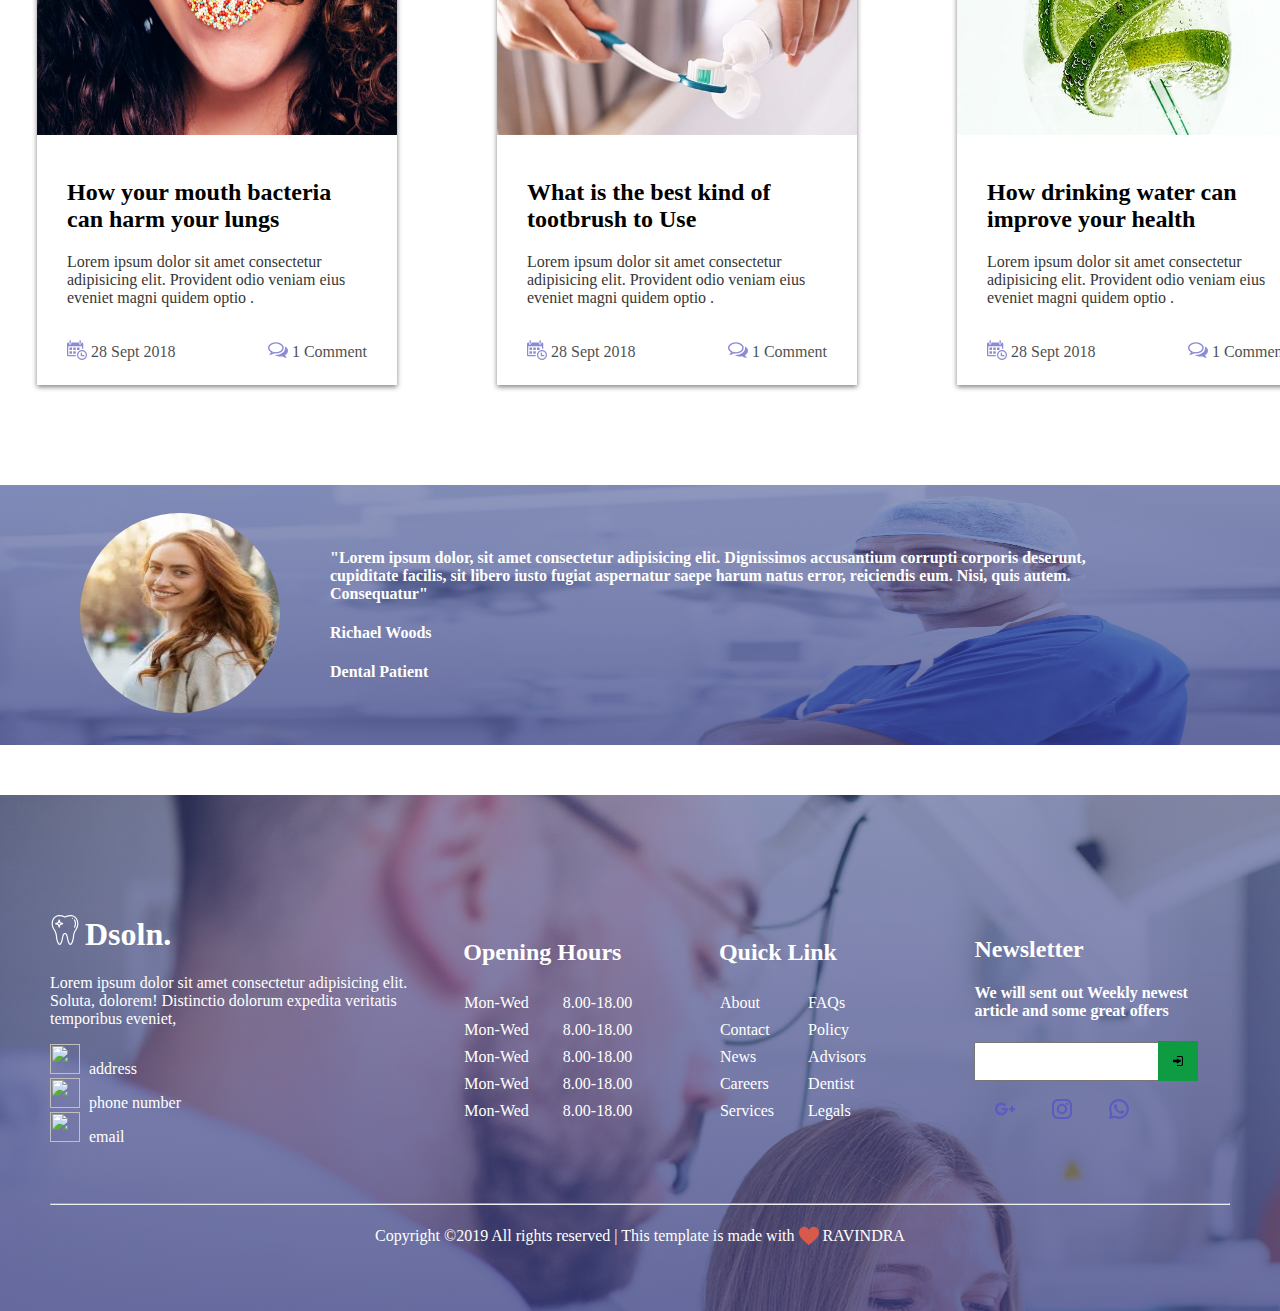
==== commit 8a61c73f: "final and last commit" ====
--- a/html/index.html
+++ b/html/index.html
@@ -219,20 +219,11 @@
 
 
 
-
-
-
-
-
-
-
-
-
         <!-- footer snippet -->
         <div class="footer">
            <div class="footerUpperPart">
                 <div class="footer1">
-                    <h1><img src="../images/logo.svg" alt="">Dento</h1>
+                    <h1><img src="../images/logo.svg" alt="">Dsoln.</h1>
                     <p>Lorem ipsum dolor sit amet consectetur adipisicing elit. Soluta, dolorem! Distinctio dolorum expedita veritatis temporibus eveniet, </p>
                     <div><img src="" alt=""> address</div>
                     <div><img src="" alt=""> phone number</div>
